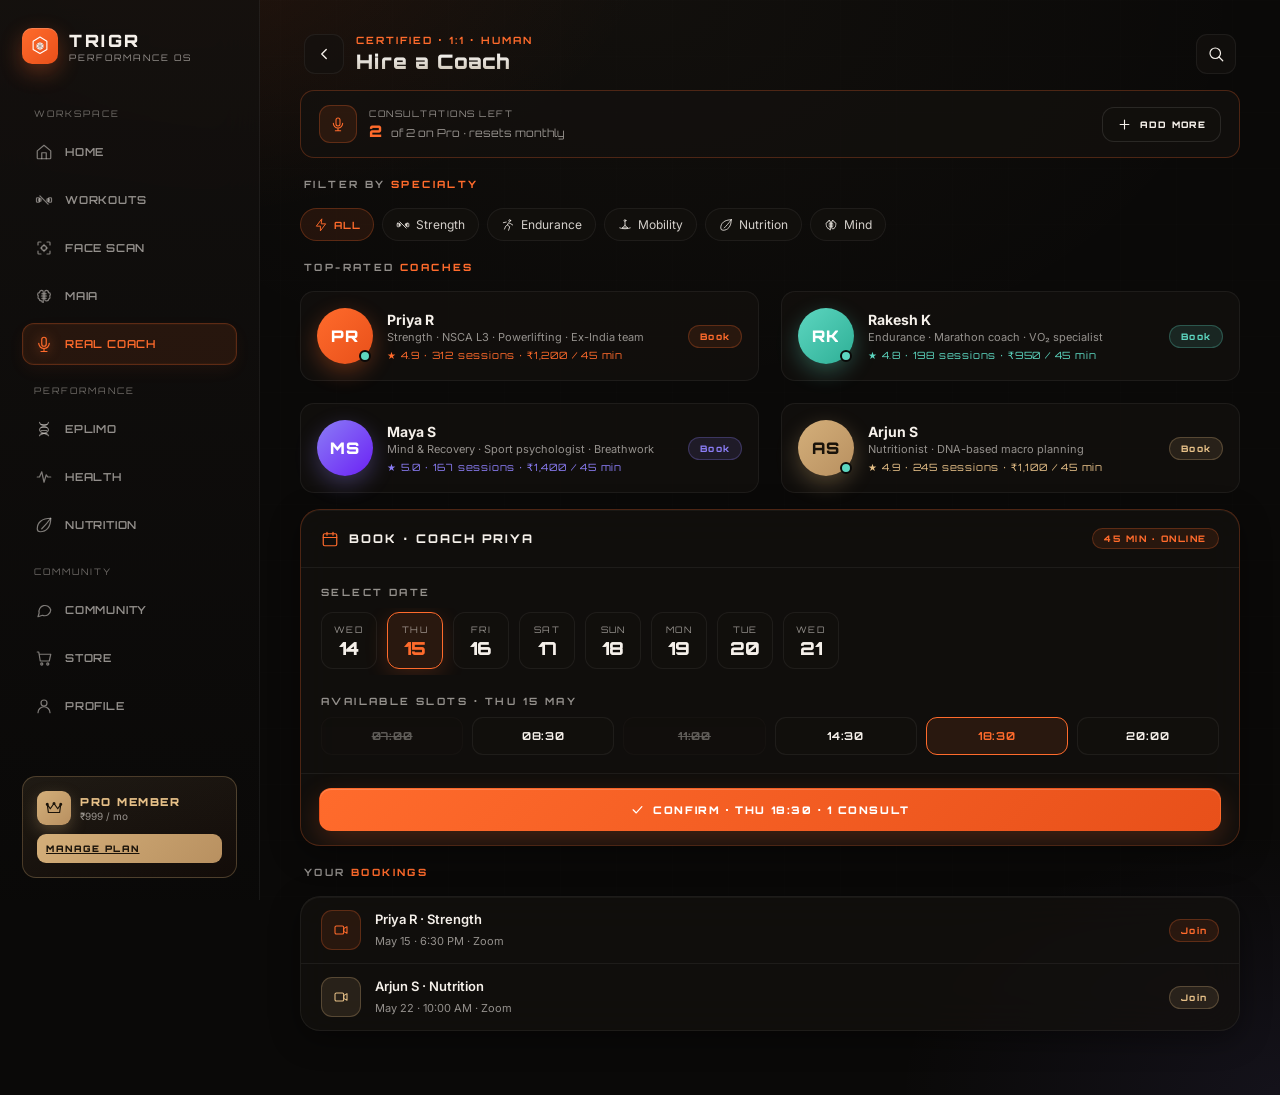
==== coach.html @ 05886dad "TRIGR prototype · v1.0 · all 12 pages" ====
<!DOCTYPE html>
<html lang="en">
<head>
<meta charset="UTF-8"/>
<meta name="viewport" content="width=device-width, initial-scale=1.0"/>
<title>TRIGR — Hire a Coach</title>
<link href="https://fonts.googleapis.com/css2?family=Orbitron:wght@400;600;700;900&family=Inter:wght@300;400;500;600;700;800&display=swap" rel="stylesheet"/>
<link rel="stylesheet" href="styles.css"/>
<script src="icons.js" defer></script>
</head>
<body>
<div class="app">

  <aside class="sidebar">
    <div class="sb-brand">
      <div class="sb-mark"><svg class="ic ic-22"><use href="#i-logo"/></svg></div>
      <div><div class="sb-name">TRIGR</div><div class="sb-sub">Performance OS</div></div>
    </div>
    <div class="sb-section">Workspace</div>
    <a href="index.html"     class="sb-link"><svg class="ic"><use href="#i-home"/></svg>Home</a>
    <a href="workout.html"   class="sb-link"><svg class="ic"><use href="#i-dumbbell"/></svg>Workouts</a>
    <a href="scan.html"      class="sb-link"><svg class="ic"><use href="#i-scan"/></svg>Face Scan</a>
    <a href="maia.html"      class="sb-link"><svg class="ic"><use href="#i-brain"/></svg>MAIA</a>
    <a href="coach.html"     class="sb-link active"><svg class="ic"><use href="#i-mic"/></svg>Real Coach</a>
    <div class="sb-section">Performance</div>
    <a href="eplimo.html"    class="sb-link"><svg class="ic"><use href="#i-dna"/></svg>EPLIMO</a>
    <a href="health.html"    class="sb-link"><svg class="ic"><use href="#i-pulse"/></svg>Health</a>
    <a href="diet.html"      class="sb-link"><svg class="ic"><use href="#i-leaf"/></svg>Nutrition</a>
    <div class="sb-section">Community</div>
    <a href="community.html" class="sb-link"><svg class="ic"><use href="#i-message"/></svg>Community</a>
    <a href="store.html"     class="sb-link"><svg class="ic"><use href="#i-cart"/></svg>Store</a>
    <a href="profile.html"   class="sb-link"><svg class="ic"><use href="#i-user"/></svg>Profile</a>
    <div class="sb-plan">
      <div class="sb-plan-row">
        <div class="sb-plan-ic"><svg class="ic ic-18"><use href="#i-crown"/></svg></div>
        <div><div class="sb-plan-name">PRO MEMBER</div><div class="sb-plan-meta">₹999 / mo</div></div>
      </div>
      <a href="upgrade.html" class="sb-plan-btn">Manage Plan</a>
    </div>
  </aside>

  <main class="main"><div class="main-wrap">

    <div class="page-header">
      <a href="index.html" class="back-btn"><svg class="ic ic-18"><use href="#i-chevron-left"/></svg></a>
      <div class="page-title"><div class="pt-eyebrow">Certified · 1:1 · Human</div><h1>Hire a Coach</h1></div>
      <button class="icon-btn"><svg class="ic ic-18"><use href="#i-search"/></svg></button>
    </div>

    <div class="stack">

      <!-- Consultations balance -->
      <div class="tokens-row">
        <div class="tr-left">
          <div class="tr-ic"><svg class="ic"><use href="#i-mic"/></svg></div>
          <div>
            <div class="tr-lbl">Consultations Left</div>
            <div class="tr-val">2 <small>of 2 on Pro · resets monthly</small></div>
          </div>
        </div>
        <a href="upgrade.html" class="btn btn-ghost btn-sm inline"><svg class="ic"><use href="#i-plus"/></svg>Add More</a>
      </div>

      <!-- Filters -->
      <div class="sec-head"><div class="sec-eyebrow">Filter by <b>Specialty</b></div></div>
      <div class="chip-row">
        <span class="chip active"><svg class="ic ic-14"><use href="#i-bolt"/></svg>All</span>
        <span class="chip"><svg class="ic ic-14"><use href="#i-dumbbell"/></svg>Strength</span>
        <span class="chip"><svg class="ic ic-14"><use href="#i-running"/></svg>Endurance</span>
        <span class="chip"><svg class="ic ic-14"><use href="#i-yoga"/></svg>Mobility</span>
        <span class="chip"><svg class="ic ic-14"><use href="#i-leaf"/></svg>Nutrition</span>
        <span class="chip"><svg class="ic ic-14"><use href="#i-brain"/></svg>Mind</span>
      </div>

      <!-- Coach grid -->
      <div class="sec-head"><div class="sec-eyebrow">Top-Rated <b>Coaches</b></div></div>
      <div class="layout-2col-equal">
        <div class="coach-card">
          <div class="coach-av online">PR</div>
          <div class="coach-info">
            <strong>Priya R</strong>
            <div class="role">Strength · NSCA L3 · Powerlifting · Ex-India team</div>
            <div class="stats">★ 4.9 · 312 sessions · ₹1,200 / 45 min</div>
          </div>
          <span class="rrow-pill">Book</span>
        </div>
        <div class="coach-card">
          <div class="coach-av online tone-teal">RK</div>
          <div class="coach-info">
            <strong>Rakesh K</strong>
            <div class="role">Endurance · Marathon coach · VO₂ specialist</div>
            <div class="stats" style="color:var(--teal)">★ 4.8 · 198 sessions · ₹950 / 45 min</div>
          </div>
          <span class="rrow-pill tone-teal">Book</span>
        </div>
        <div class="coach-card">
          <div class="coach-av tone-purple">MS</div>
          <div class="coach-info">
            <strong>Maya S</strong>
            <div class="role">Mind & Recovery · Sport psychologist · Breathwork</div>
            <div class="stats" style="color:var(--purple)">★ 5.0 · 167 sessions · ₹1,400 / 45 min</div>
          </div>
          <span class="rrow-pill tone-purple">Book</span>
        </div>
        <div class="coach-card">
          <div class="coach-av online tone-gold">AS</div>
          <div class="coach-info">
            <strong>Arjun S</strong>
            <div class="role">Nutritionist · DNA-based macro planning</div>
            <div class="stats" style="color:var(--gold3)">★ 4.9 · 245 sessions · ₹1,100 / 45 min</div>
          </div>
          <span class="rrow-pill tone-gold">Book</span>
        </div>
      </div>

      <!-- Booking UI -->
      <section class="card accent">
        <div class="card-head"><div class="ch-left"><svg class="ic ic-18"><use href="#i-calendar"/></svg><h3>Book · Coach Priya</h3></div><span class="tag">45 min · Online</span></div>
        <div class="card-pad" style="display:flex;flex-direction:column;gap:20px">
          <div>
            <div class="sec-eyebrow" style="margin-bottom:10px">Select Date</div>
            <div class="cal-strip">
              <div class="cal-day"><div class="cd">Wed</div><div class="cn">14</div></div>
              <div class="cal-day sel"><div class="cd">Thu</div><div class="cn">15</div></div>
              <div class="cal-day"><div class="cd">Fri</div><div class="cn">16</div></div>
              <div class="cal-day"><div class="cd">Sat</div><div class="cn">17</div></div>
              <div class="cal-day"><div class="cd">Sun</div><div class="cn">18</div></div>
              <div class="cal-day"><div class="cd">Mon</div><div class="cn">19</div></div>
              <div class="cal-day"><div class="cd">Tue</div><div class="cn">20</div></div>
              <div class="cal-day"><div class="cd">Wed</div><div class="cn">21</div></div>
            </div>
          </div>
          <div>
            <div class="sec-eyebrow" style="margin-bottom:10px">Available Slots · Thu 15 May</div>
            <div class="slots">
              <div class="slot gone">07:00</div>
              <div class="slot">08:30</div>
              <div class="slot gone">11:00</div>
              <div class="slot">14:30</div>
              <div class="slot sel">18:30</div>
              <div class="slot">20:00</div>
            </div>
          </div>
        </div>
        <div class="card-foot"><button class="btn btn-primary"><svg class="ic"><use href="#i-check"/></svg>Confirm · Thu 18:30 · 1 Consult</button></div>
      </section>

      <!-- Your bookings -->
      <div class="sec-head"><div class="sec-eyebrow">Your <b>Bookings</b></div></div>
      <section class="card">
        <div class="rows">
          <div class="rrow"><div class="rrow-ic tone-trigr"><svg class="ic"><use href="#i-video"/></svg></div><div class="rrow-info"><strong>Priya R · Strength</strong><span>May 15 · 6:30 PM · Zoom</span></div><span class="rrow-pill">Join</span></div>
          <div class="rrow"><div class="rrow-ic tone-gold"><svg class="ic"><use href="#i-video"/></svg></div><div class="rrow-info"><strong>Arjun S · Nutrition</strong><span>May 22 · 10:00 AM · Zoom</span></div><span class="rrow-pill tone-gold">Join</span></div>
        </div>
      </section>

    </div>

  </div></main>

  <nav class="bottom-nav">
    <a href="index.html"   class="bn-item"><svg class="ic"><use href="#i-home"/></svg>Home</a>
    <a href="workout.html" class="bn-item"><svg class="ic"><use href="#i-dumbbell"/></svg>Move</a>
    <a href="scan.html"    class="bn-item"><svg class="ic"><use href="#i-scan"/></svg>Scan</a>
    <a href="maia.html"    class="bn-item"><svg class="ic"><use href="#i-brain"/></svg>MAIA</a>
    <a href="profile.html" class="bn-item"><svg class="ic"><use href="#i-user"/></svg>Profile</a>
  </nav>

</div>
</body>
</html>
---- styles.css ----
/* ============================================================
   TRIGR · Vieroots Performance OS
   Responsive luxury design system · Desktop dashboard + mobile app
   Brand: orange + champagne · Refined · No emojis · SVG icons
   ============================================================ */

*, *::before, *::after { box-sizing: border-box; margin: 0; padding: 0; }

:root {
  /* Brand */
  --trigr:    #FF6B2C;
  --trigr2:   #FF8A4C;
  --trigr3:   #E8501A;
  --tr-dim:   rgba(255,107,44,.10);
  --tr-dim2:  rgba(255,107,44,.05);
  --tr-b:     rgba(255,107,44,.25);
  --tr-b2:    rgba(255,107,44,.45);
  --tr-g:     0 14px 40px rgba(255,107,44,.22);

  /* Champagne / gold luxe accent */
  --gold:     #D4AF7A;
  --gold2:    #B89060;
  --gold3:    #E6C088;
  --gold-dim: rgba(212,175,122,.12);
  --gold-b:   rgba(212,175,122,.28);

  /* Functional accents */
  --purple:   #8B7DF5;
  --pur-dim:  rgba(139,125,245,.12);
  --pur-b:    rgba(139,125,245,.28);
  --teal:     #5DD6C0;
  --teal-dim: rgba(93,214,192,.12);
  --teal-b:   rgba(93,214,192,.28);
  --rose:     #E8607C;
  --rose-dim: rgba(232,96,124,.12);
  --rose-b:   rgba(232,96,124,.28);
  --amber:    #E8A852;
  --amb-dim:  rgba(232,168,82,.12);
  --amb-b:    rgba(232,168,82,.28);
  --green-s:  #6FCF97;

  /* Surfaces */
  --bg:        #0A0908;
  --bg2:       #110F0D;
  --bg3:       #14110F;
  --surface:   rgba(20,17,15,.72);
  --surface2:  rgba(28,23,20,.55);
  --glass:     rgba(20,17,15,.78);
  --hairline:  rgba(255,255,255,.06);
  --hairline2: rgba(255,255,255,.10);
  --hairline3: rgba(255,255,255,.16);

  /* Text */
  --text:      #F5F0EA;
  --text2:     rgba(245,240,234,.86);
  --muted:     rgba(245,240,234,.58);
  --muted2:    rgba(245,240,234,.42);

  /* Type */
  --f-display: 'Orbitron', system-ui, sans-serif;
  --f-body:    'Inter', system-ui, sans-serif;

  /* Radii / shadow */
  --r-sm: 10px;
  --r-md: 14px;
  --r-lg: 20px;
  --r-xl: 28px;
  --sh-1: 0 1px 0 rgba(255,255,255,.04) inset, 0 8px 30px rgba(0,0,0,.4);
  --sh-2: 0 1px 0 rgba(255,255,255,.05) inset, 0 18px 60px rgba(0,0,0,.5);

  /* Layout */
  --side-w: 260px;
  --maxw:   1280px;
}

html, body {
  font-family: var(--f-body);
  -webkit-font-smoothing: antialiased;
  text-rendering: optimizeLegibility;
  color: var(--text);
  background: var(--bg);
}

body {
  min-height: 100vh;
  background:
    radial-gradient(ellipse 60% 40% at 12% -6%, rgba(255,107,44,.10), transparent 65%),
    radial-gradient(ellipse 50% 40% at 100% 100%, rgba(139,125,245,.08), transparent 60%),
    radial-gradient(ellipse 80% 60% at 50% 0%, rgba(212,175,122,.04), transparent 60%),
    var(--bg);
  overflow-x: hidden;
}

/* ─── Icon primitive ─── */
.ic { width: 1em; height: 1em; display: inline-block; vertical-align: -.125em; color: currentColor; flex-shrink: 0; }
.ic-14 { font-size: 14px; }
.ic-16 { font-size: 16px; }
.ic-18 { font-size: 18px; }
.ic-20 { font-size: 20px; }
.ic-22 { font-size: 22px; }
.ic-24 { font-size: 24px; }
.ic-28 { font-size: 28px; }
.ic-32 { font-size: 32px; }
.ic-40 { font-size: 40px; }
.ic-48 { font-size: 48px; }

/* ─── App layout ─── */
.app {
  display: grid;
  grid-template-columns: 1fr;
  min-height: 100vh;
  position: relative;
}

/* Faint grid texture (only on desktop) */
.app::before {
  content: ''; position: fixed; inset: 0; pointer-events: none; z-index: 0; opacity: .55;
  background-image:
    linear-gradient(rgba(255,255,255,.014) 1px, transparent 1px),
    linear-gradient(90deg, rgba(255,255,255,.014) 1px, transparent 1px);
  background-size: 56px 56px;
}

/* ─── SIDEBAR (desktop) ─── */
.sidebar {
  display: none;
  position: sticky; top: 0; align-self: start;
  height: 100vh;
  width: var(--side-w);
  padding: 28px 22px 22px;
  border-right: 1px solid var(--hairline);
  background: linear-gradient(180deg, rgba(20,17,15,.85), rgba(10,9,8,.85));
  backdrop-filter: blur(20px);
  z-index: 30;
  flex-direction: column;
  gap: 6px;
}
.sb-brand { display: flex; align-items: center; gap: 11px; margin-bottom: 24px; }
.sb-mark {
  width: 36px; height: 36px; border-radius: 10px;
  background: linear-gradient(135deg, var(--trigr), var(--trigr3));
  display: grid; place-items: center; color: #fff;
  box-shadow: 0 8px 22px rgba(255,107,44,.32), inset 0 1px 0 rgba(255,255,255,.18);
}
.sb-name {
  font-family: var(--f-display); font-size: 17px; font-weight: 900;
  letter-spacing: 2.5px; color: var(--text);
}
.sb-sub {
  font-size: 9px; color: var(--muted); letter-spacing: 2px;
  text-transform: uppercase; font-family: var(--f-display); margin-top: 1px;
}

.sb-section { font-size: 9px; color: var(--muted2); font-family: var(--f-display); letter-spacing: 2px; text-transform: uppercase; padding: 14px 12px 6px; }
.sb-link {
  display: flex; align-items: center; gap: 12px;
  padding: 11px 12px; border-radius: 12px;
  color: var(--muted); text-decoration: none;
  font-family: var(--f-display); font-size: 11px; font-weight: 600;
  letter-spacing: .8px; text-transform: uppercase;
  transition: color .2s, background .2s, transform .2s;
  border: 1px solid transparent;
}
.sb-link .ic { font-size: 18px; opacity: .85; }
.sb-link:hover { color: var(--text); background: rgba(255,255,255,.025); }
.sb-link.active {
  color: var(--trigr); background: var(--tr-dim);
  border-color: var(--tr-b);
  box-shadow: inset 0 0 0 1px rgba(255,107,44,.04), 0 6px 16px rgba(255,107,44,.06);
}
.sb-link.active .ic { opacity: 1; filter: drop-shadow(0 0 6px rgba(255,107,44,.55)); }

.sb-plan {
  margin-top: auto;
  padding: 14px;
  border-radius: 14px;
  background: linear-gradient(160deg, rgba(212,175,122,.10), rgba(255,107,44,.04));
  border: 1px solid var(--gold-b);
  display: flex; flex-direction: column; gap: 9px;
}
.sb-plan-row { display: flex; align-items: center; gap: 9px; }
.sb-plan-ic {
  width: 34px; height: 34px; border-radius: 9px;
  background: linear-gradient(135deg, var(--gold), var(--gold2));
  color: #1a130a; display: grid; place-items: center;
  box-shadow: 0 6px 16px rgba(212,175,122,.28);
}
.sb-plan-name { font-family: var(--f-display); font-size: 11px; font-weight: 900; color: var(--gold3); letter-spacing: 1.5px; }
.sb-plan-meta { font-size: 10px; color: var(--muted); margin-top: 1px; }
.sb-plan-btn {
  width: 100%; padding: 9px; border-radius: 9px;
  background: linear-gradient(135deg, var(--gold), var(--gold2)); color: #1a130a;
  border: none; font-family: var(--f-display); font-size: 9px; font-weight: 900;
  letter-spacing: 1.5px; text-transform: uppercase; cursor: pointer;
}

/* ─── MAIN ─── */
.main {
  position: relative; z-index: 1;
  padding: 22px 18px 100px;
  max-width: 100%;
}
.main-wrap { max-width: var(--maxw); margin: 0 auto; }

/* Top bar */
.topbar {
  display: flex; align-items: center; justify-content: space-between; gap: 14px;
  padding: 4px 4px 18px;
  margin-bottom: 4px;
}
.tb-left { display: flex; align-items: center; gap: 14px; }
.tb-menu {
  width: 40px; height: 40px; border-radius: 11px;
  display: grid; place-items: center;
  background: var(--surface); border: 1px solid var(--hairline);
  color: var(--text); cursor: pointer;
}
.tb-mark { display: flex; align-items: center; gap: 10px; }
.tb-mark .sb-mark { width: 34px; height: 34px; border-radius: 9px; }
.tb-name { font-family: var(--f-display); font-size: 14px; font-weight: 900; letter-spacing: 2.5px; }

.tb-greet .tg-hey { font-size: 11px; color: var(--muted); font-family: var(--f-display); letter-spacing: 1px; text-transform: uppercase; }
.tb-greet .tg-name { font-size: 15px; font-weight: 700; margin-top: 2px; color: var(--text); }

.tb-right { display: flex; align-items: center; gap: 10px; }
.pill {
  display: inline-flex; align-items: center; gap: 8px;
  padding: 8px 14px; border-radius: 99px;
  background: var(--tr-dim); border: 1px solid var(--tr-b);
  font-family: var(--f-display); font-size: 10px; font-weight: 800;
  letter-spacing: 1.2px; color: var(--trigr);
}
.pill.gold { background: var(--gold-dim); border-color: var(--gold-b); color: var(--gold3); }
.pill.muted { background: var(--surface); border-color: var(--hairline); color: var(--muted); }
.pill .dot { width: 6px; height: 6px; border-radius: 50%; background: currentColor; box-shadow: 0 0 8px currentColor; }
.icon-btn {
  width: 40px; height: 40px; border-radius: 11px;
  display: grid; place-items: center;
  background: var(--surface); border: 1px solid var(--hairline);
  color: var(--text); cursor: pointer; position: relative;
  transition: border-color .2s, transform .15s;
}
.icon-btn:hover { border-color: var(--hairline2); }
.icon-btn .nd { position: absolute; top: 8px; right: 8px; width: 8px; height: 8px; border-radius: 50%; background: var(--trigr); box-shadow: 0 0 8px var(--trigr); border: 2px solid var(--bg); }

/* ─── Page header for sub-pages ─── */
.page-header {
  display: flex; align-items: center; gap: 12px;
  padding: 2px 4px 16px;
}
.back-btn {
  width: 40px; height: 40px; border-radius: 11px;
  display: grid; place-items: center;
  background: var(--surface); border: 1px solid var(--hairline);
  color: var(--text); cursor: pointer; text-decoration: none;
  transition: border-color .2s;
}
.back-btn:hover { border-color: var(--hairline2); }
.page-title { flex: 1; min-width: 0; }
.pt-eyebrow {
  font-size: 10px; font-family: var(--f-display); font-weight: 700;
  letter-spacing: 2px; color: var(--trigr); text-transform: uppercase;
}
.page-title h1 {
  font-family: var(--f-display); font-size: 20px; font-weight: 900;
  letter-spacing: 1px; margin-top: 3px;
  background: linear-gradient(180deg, #FFFFFF, #C9BFAF);
  -webkit-background-clip: text; -webkit-text-fill-color: transparent; background-clip: text;
}

/* ─── Section heads ─── */
.sec-head {
  display: flex; align-items: center; justify-content: space-between;
  margin: 8px 4px 2px;
}
.sec-eyebrow {
  font-family: var(--f-display); font-size: 10px; font-weight: 700;
  letter-spacing: 2.4px; text-transform: uppercase; color: var(--muted);
}
.sec-eyebrow b { color: var(--trigr); font-weight: 800; }
.sec-link {
  font-family: var(--f-display); font-size: 10px; font-weight: 700;
  letter-spacing: 1px; color: var(--trigr); text-decoration: none;
  display: inline-flex; align-items: center; gap: 5px; cursor: pointer;
}
.sec-link .ic { font-size: 13px; }

/* ─── Cards ─── */
.card {
  background: var(--surface); backdrop-filter: blur(20px);
  border: 1px solid var(--hairline);
  border-radius: var(--r-lg);
  box-shadow: var(--sh-1);
  overflow: hidden; position: relative;
}
.card.accent { border-color: var(--tr-b); }
.card.luxe {
  background:
    radial-gradient(ellipse 140% 80% at 100% 0%, rgba(212,175,122,.12), transparent 60%),
    radial-gradient(ellipse 100% 60% at 0% 100%, rgba(255,107,44,.10), transparent 60%),
    var(--surface);
  border-color: var(--gold-b);
}
.card-head {
  display: flex; align-items: center; justify-content: space-between;
  padding: 18px 20px; border-bottom: 1px solid var(--hairline);
}
.card-head .ch-left { display: flex; align-items: center; gap: 10px; }
.card-head .ch-left .ic { color: var(--trigr); font-size: 18px; }
.card-head h3 {
  font-family: var(--f-display); font-size: 12px; font-weight: 800;
  letter-spacing: 2px; text-transform: uppercase; color: var(--text);
}
.tag {
  font-family: var(--f-display); font-size: 9px; font-weight: 800;
  letter-spacing: 1.5px; text-transform: uppercase;
  padding: 4px 11px; border-radius: 99px;
  background: var(--tr-dim); color: var(--trigr); border: 1px solid var(--tr-b);
}
.tag.gold   { background: var(--gold-dim); color: var(--gold3); border-color: var(--gold-b); }
.tag.amber  { background: var(--amb-dim);  color: var(--amber); border-color: var(--amb-b); }
.tag.teal   { background: var(--teal-dim); color: var(--teal);  border-color: var(--teal-b); }
.tag.purple { background: var(--pur-dim);  color: var(--purple);border-color: var(--pur-b); }
.tag.rose   { background: var(--rose-dim); color: var(--rose);  border-color: var(--rose-b); }
.tag.muted  { background: var(--surface2); color: var(--muted); border-color: var(--hairline2); }

.card-pad { padding: 18px 20px; }
.card-foot { padding: 14px 18px; border-top: 1px solid var(--hairline); }

/* ─── HERO ─── */
.hero {
  position: relative; overflow: hidden;
  background:
    radial-gradient(ellipse 80% 100% at 100% 0%, rgba(255,107,44,.18), transparent 60%),
    radial-gradient(ellipse 60% 80% at 0% 100%, rgba(212,175,122,.10), transparent 60%),
    var(--surface);
  border: 1px solid var(--tr-b);
  border-radius: var(--r-xl);
  padding: 26px;
}
.hero::after {
  content: ''; position: absolute; inset: 0; pointer-events: none;
  background: radial-gradient(60% 80% at 100% 0%, rgba(255,107,44,.06), transparent 60%);
}
.hero-grid {
  display: grid; grid-template-columns: 1fr; gap: 22px;
  position: relative; z-index: 1; align-items: center;
}
.hero-eyebrow {
  display: inline-flex; align-items: center; gap: 8px;
  padding: 6px 12px; border-radius: 99px;
  background: var(--tr-dim); border: 1px solid var(--tr-b);
  font-family: var(--f-display); font-size: 9px; font-weight: 800;
  letter-spacing: 2px; text-transform: uppercase; color: var(--trigr);
  margin-bottom: 14px;
}
.hero-eyebrow .dot { width: 6px; height: 6px; border-radius: 50%; background: var(--trigr); box-shadow: 0 0 8px var(--trigr); animation: blink 2s infinite; }
@keyframes blink { 0%,100%{opacity:1} 50%{opacity:.3} }
.hero-title {
  font-family: var(--f-display); font-size: 30px; font-weight: 900; line-height: 1.05;
  letter-spacing: -.4px;
  background: linear-gradient(180deg, #FFFFFF, #C9BFAF 60%, #7A6C58);
  -webkit-background-clip: text; -webkit-text-fill-color: transparent; background-clip: text;
}
.hero-title span {
  background: linear-gradient(180deg, var(--trigr2), var(--trigr3));
  -webkit-background-clip: text; -webkit-text-fill-color: transparent; background-clip: text;
}
.hero-sub { font-size: 13px; color: var(--muted); margin-top: 12px; line-height: 1.6; max-width: 380px; }
.hero-cta-row { display: flex; gap: 10px; margin-top: 18px; flex-wrap: wrap; }

/* Hero ring */
.ring-wrap { display: flex; align-items: center; justify-content: center; padding: 4px; }
.ring {
  position: relative; width: 160px; height: 160px;
}
.ring > svg { width: 100%; height: 100%; transform: rotate(-90deg); }
.ring-center {
  position: absolute; inset: 0; display: flex; flex-direction: column;
  align-items: center; justify-content: center; text-align: center;
}
.ring-val {
  font-family: var(--f-display); font-size: 42px; font-weight: 900; line-height: 1;
  background: linear-gradient(180deg, var(--trigr2), var(--trigr3));
  -webkit-background-clip: text; -webkit-text-fill-color: transparent; background-clip: text;
  filter: drop-shadow(0 0 12px rgba(255,107,44,.4));
}
.ring-lbl {
  font-family: var(--f-display); font-size: 9px; color: var(--muted);
  letter-spacing: 2.5px; text-transform: uppercase; margin-top: 6px;
}
.ring-sub {
  font-family: var(--f-display); font-size: 10px; font-weight: 800;
  color: var(--trigr); letter-spacing: 1px; text-transform: uppercase; margin-top: 5px;
  display: inline-flex; align-items: center; gap: 4px;
}

/* ─── Stat tiles (grid) ─── */
.tile-grid { display: grid; grid-template-columns: 1fr 1fr; gap: 12px; }
.tile {
  position: relative; overflow: hidden;
  background: var(--surface); border: 1px solid var(--hairline);
  border-radius: var(--r-md); padding: 16px;
  display: flex; flex-direction: column; gap: 12px;
  cursor: pointer; transition: border-color .2s, transform .15s;
  text-decoration: none; color: inherit;
}
.tile:hover { border-color: var(--hairline2); transform: translateY(-1px); }
.tile::after {
  content: ''; position: absolute; left: 0; right: 0; bottom: 0; height: 2px;
  background: linear-gradient(90deg, var(--c1, var(--trigr)), transparent);
}
.tile-head { display: flex; align-items: center; justify-content: space-between; }
.tile-ic {
  width: 38px; height: 38px; border-radius: 11px;
  display: grid; place-items: center;
  background: var(--c-dim, var(--tr-dim));
  color: var(--c1, var(--trigr));
  border: 1px solid var(--c-b, var(--tr-b));
  font-size: 18px;
}
.tile-badge {
  font-family: var(--f-display); font-size: 9px; font-weight: 800;
  padding: 3px 9px; border-radius: 99px;
  background: var(--c-dim, var(--tr-dim)); color: var(--c1, var(--trigr));
  border: 1px solid var(--c-b, var(--tr-b)); letter-spacing: 1px;
}
.tile-val {
  font-family: var(--f-display); font-size: 28px; font-weight: 900; line-height: 1;
  color: var(--c1, var(--text));
}
.tile-val small { font-size: 12px; color: var(--muted); margin-left: 4px; }
.tile-hint { font-size: 11px; color: var(--muted); line-height: 1.5; }
.tile-foot { padding-top: 10px; border-top: 1px solid var(--hairline); display: flex; align-items: center; justify-content: space-between; }
.tile-foot .arr { color: var(--c1, var(--trigr)); }

/* Color variants for tiles */
.tone-trigr  { --c1: var(--trigr);  --c-dim: var(--tr-dim);   --c-b: var(--tr-b); }
.tone-gold   { --c1: var(--gold3);  --c-dim: var(--gold-dim); --c-b: var(--gold-b); }
.tone-purple { --c1: var(--purple); --c-dim: var(--pur-dim);  --c-b: var(--pur-b); }
.tone-teal   { --c1: var(--teal);   --c-dim: var(--teal-dim); --c-b: var(--teal-b); }
.tone-rose   { --c1: var(--rose);   --c-dim: var(--rose-dim); --c-b: var(--rose-b); }
.tone-amber  { --c1: var(--amber);  --c-dim: var(--amb-dim);  --c-b: var(--amb-b); }

/* ─── Action cards (large, 2-col on mobile, 4-col desktop) ─── */
.actions { display: grid; grid-template-columns: 1fr 1fr; gap: 12px; }
.action {
  position: relative; overflow: hidden;
  background: var(--surface); border: 1px solid var(--hairline);
  border-radius: var(--r-lg); padding: 18px;
  display: flex; flex-direction: column; gap: 14px;
  cursor: pointer; transition: border-color .25s, transform .2s;
  text-decoration: none; color: inherit;
}
.action::before {
  content: ''; position: absolute; inset: 0;
  background: radial-gradient(70% 60% at 0% 0%, var(--c-dim, var(--tr-dim)), transparent 60%);
  opacity: .85; pointer-events: none;
}
.action:hover { border-color: var(--c-b, var(--tr-b)); transform: translateY(-2px); }
.action > * { position: relative; z-index: 1; }
.action-head { display: flex; align-items: center; justify-content: space-between; }
.action-ic {
  width: 48px; height: 48px; border-radius: 13px;
  background: var(--c-dim, var(--tr-dim));
  color: var(--c1, var(--trigr));
  border: 1px solid var(--c-b, var(--tr-b));
  display: grid; place-items: center; font-size: 22px;
}
.action-title { font-family: var(--f-display); font-size: 13px; font-weight: 800; letter-spacing: .5px; color: var(--text); }
.action-sub { font-size: 11px; color: var(--muted); line-height: 1.5; }
.action-meta { display: flex; align-items: center; justify-content: space-between; margin-top: auto; }
.action-pill {
  font-family: var(--f-display); font-size: 9px; font-weight: 700;
  letter-spacing: 1.2px; color: var(--c1, var(--trigr)); text-transform: uppercase;
}
.action-arr {
  width: 30px; height: 30px; border-radius: 50%;
  display: grid; place-items: center;
  background: var(--c-dim, var(--tr-dim));
  color: var(--c1, var(--trigr));
  border: 1px solid var(--c-b, var(--tr-b));
  transition: transform .2s;
}
.action:hover .action-arr { transform: translateX(2px); }

/* ─── Buttons ─── */
.btn {
  display: inline-flex; align-items: center; justify-content: center; gap: 8px;
  padding: 13px 18px; border-radius: 12px; border: 1px solid transparent;
  font-family: var(--f-display); font-size: 10.5px; font-weight: 900;
  letter-spacing: 1.6px; text-transform: uppercase; cursor: pointer;
  transition: transform .15s, box-shadow .2s, background .2s; text-decoration: none;
  width: 100%;
}
.btn .ic { font-size: 15px; }
.btn-primary {
  background: linear-gradient(135deg, var(--trigr), var(--trigr3));
  color: #fff;
  box-shadow: 0 10px 28px rgba(255,107,44,.22), inset 0 1px 0 rgba(255,255,255,.18);
}
.btn-primary:hover { box-shadow: 0 14px 36px rgba(255,107,44,.32); transform: translateY(-1px); }
.btn-primary:active { transform: translateY(0); }
.btn-gold {
  background: linear-gradient(135deg, var(--gold), var(--gold2));
  color: #1a130a;
  box-shadow: 0 10px 28px rgba(212,175,122,.22), inset 0 1px 0 rgba(255,255,255,.25);
}
.btn-gold:hover { box-shadow: 0 14px 36px rgba(212,175,122,.32); transform: translateY(-1px); }
.btn-ghost {
  background: var(--surface); border-color: var(--hairline2); color: var(--text);
}
.btn-ghost:hover { border-color: var(--trigr); color: var(--trigr); background: var(--tr-dim); }
.btn-quiet {
  background: transparent; border-color: var(--hairline2); color: var(--muted);
}
.btn-quiet:hover { color: var(--text); border-color: var(--hairline3); }
.btn-sm { padding: 9px 14px; font-size: 9px; letter-spacing: 1.3px; }
.btn.inline { width: auto; }

/* ─── Row list ─── */
.rows { display: flex; flex-direction: column; }
.rrow {
  display: flex; align-items: center; gap: 14px;
  padding: 13px 20px; border-bottom: 1px solid var(--hairline);
  text-decoration: none; color: inherit; transition: background .15s;
}
.rrow:last-child { border-bottom: none; }
.rrow:hover { background: rgba(255,107,44,.025); }
.rrow-ic {
  width: 40px; height: 40px; border-radius: 11px;
  display: grid; place-items: center; flex-shrink: 0;
  background: var(--c-dim, var(--tr-dim)); color: var(--c1, var(--trigr));
  border: 1px solid var(--c-b, var(--tr-b));
}
.rrow-info { flex: 1; min-width: 0; }
.rrow-info strong { display: block; font-size: 13px; font-weight: 600; color: var(--text); margin-bottom: 2px; }
.rrow-info span  { font-size: 11px; color: var(--muted); }
.rrow-pill {
  font-family: var(--f-display); font-size: 9px; font-weight: 800;
  letter-spacing: 1.2px; padding: 5px 11px; border-radius: 99px;
  background: var(--c-dim, var(--tr-dim)); color: var(--c1, var(--trigr));
  border: 1px solid var(--c-b, var(--tr-b));
  white-space: nowrap;
}
.rrow-date {
  width: 44px; height: 44px; border-radius: 11px; flex-shrink: 0;
  background: var(--surface2); border: 1px solid var(--hairline);
  display: flex; flex-direction: column; align-items: center; justify-content: center;
}
.rrow-date .d { font-family: var(--f-display); font-size: 14px; font-weight: 900; line-height: 1; color: var(--trigr); }
.rrow-date .m { font-family: var(--f-display); font-size: 8px; font-weight: 700; color: var(--muted); margin-top: 2px; letter-spacing: 1px; }

/* ─── Alert / banner ─── */
.banner {
  display: flex; align-items: flex-start; gap: 14px;
  background:
    linear-gradient(135deg, rgba(139,125,245,.14), rgba(255,107,44,.06)),
    var(--surface);
  border: 1px solid var(--pur-b);
  border-radius: var(--r-lg); padding: 18px;
  position: relative; overflow: hidden;
}
.banner::before {
  content: ''; position: absolute; left: 0; top: 0; bottom: 0; width: 2px;
  background: linear-gradient(180deg, var(--purple), var(--trigr));
  box-shadow: 0 0 12px var(--purple);
}
.banner-ic {
  width: 44px; height: 44px; border-radius: 12px; flex-shrink: 0;
  background: var(--pur-dim); border: 1px solid var(--pur-b); color: var(--purple);
  display: grid; place-items: center; font-size: 22px;
}
.banner-body { flex: 1; }
.banner-body strong { display: block; font-size: 13px; font-weight: 700; color: var(--text); margin-bottom: 4px; line-height: 1.4; }
.banner-body p { font-size: 12px; color: var(--muted); line-height: 1.55; }
.banner-body p b { color: var(--trigr); font-weight: 700; }
.banner-cta { display: flex; align-items: center; gap: 10px; margin-top: 14px; }
.banner-x {
  width: 36px; height: 36px; border-radius: 10px;
  background: var(--surface2); border: 1px solid var(--hairline);
  color: var(--muted); cursor: pointer;
  display: grid; place-items: center;
}

/* ─── Macros row ─── */
.macro-grid { display: grid; grid-template-columns: repeat(3,1fr); }
.macro-grid > .macro { border-right: 1px solid var(--hairline); padding: 16px; }
.macro-grid > .macro:last-child { border-right: none; }
.macro-val { font-family: var(--f-display); font-size: 22px; font-weight: 900; line-height: 1; }
.macro-lbl { font-size: 10px; color: var(--muted); margin: 6px 0 8px; font-family: var(--f-display); letter-spacing: 1px; text-transform: uppercase; }
.macro-bar { height: 4px; border-radius: 99px; background: rgba(255,255,255,.06); }
.macro-fill { height: 100%; border-radius: 99px; }

/* ─── Bio age luxe ─── */
.bioage {
  position: relative; overflow: hidden;
  background:
    radial-gradient(ellipse 80% 100% at 100% 0%, rgba(255,107,44,.18), transparent 60%),
    radial-gradient(ellipse 60% 100% at 0% 100%, rgba(212,175,122,.16), transparent 60%),
    var(--surface);
  border: 1px solid var(--gold-b);
  border-radius: var(--r-xl);
  padding: 26px;
}
.bioage::after {
  content: ''; position: absolute; right: -40px; top: -40px;
  width: 240px; height: 240px;
  background: radial-gradient(circle, rgba(255,107,44,.16), transparent 70%);
  pointer-events: none;
}
.bioage-row { display: flex; align-items: center; gap: 20px; position: relative; z-index: 1; flex-wrap: wrap; }
.bioage-num {
  font-family: var(--f-display); font-size: 84px; font-weight: 900; line-height: .9;
  background: linear-gradient(180deg, var(--trigr2), var(--gold2));
  -webkit-background-clip: text; -webkit-text-fill-color: transparent; background-clip: text;
  filter: drop-shadow(0 0 18px rgba(255,107,44,.35));
  letter-spacing: -2px;
}
.bioage-info { flex: 1; min-width: 200px; }
.bioage-eyebrow {
  font-family: var(--f-display); font-size: 10px; font-weight: 800;
  letter-spacing: 2.4px; text-transform: uppercase; color: var(--gold3);
}
.bioage-info h3 { font-family: var(--f-display); font-size: 18px; font-weight: 900; margin-top: 6px; color: var(--text); line-height: 1.2; }
.bioage-info p { font-size: 12px; color: var(--muted); margin-top: 8px; line-height: 1.6; }
.bioage-delta {
  display: inline-flex; align-items: center; gap: 6px; margin-top: 12px;
  font-family: var(--f-display); font-size: 10px; font-weight: 800;
  color: var(--teal); background: var(--teal-dim);
  border: 1px solid var(--teal-b); padding: 5px 11px; border-radius: 99px;
  letter-spacing: 1px;
}

/* ─── Scan stage ─── */
.scan-stage {
  position: relative; overflow: hidden; text-align: center;
  background:
    radial-gradient(circle at 50% 40%, rgba(255,107,44,.10), transparent 60%),
    var(--surface);
  border: 1px solid var(--tr-b);
  border-radius: var(--r-xl);
  padding: 28px 24px 22px;
}
.face-frame {
  position: relative; width: 220px; height: 240px;
  margin: 10px auto 18px;
  border-radius: 50% / 45%;
  border: 1.5px dashed rgba(255,107,44,.4);
  display: grid; place-items: center;
}
.face-frame::before, .face-frame::after {
  content: ''; position: absolute; inset: -8px;
  border-radius: inherit; border: 1px solid var(--trigr);
  opacity: 0; animation: scanRing 2.6s ease-out infinite;
}
.face-frame::after { animation-delay: 1.3s; }
@keyframes scanRing { 0%{opacity:.9;transform:scale(.92)} 100%{opacity:0;transform:scale(1.2)} }
.face-glyph { color: rgba(255,107,44,.85); }
.scan-line {
  position: absolute; left: 4%; right: 4%; height: 1.5px; top: 50%;
  background: linear-gradient(90deg, transparent, var(--trigr), transparent);
  box-shadow: 0 0 14px var(--trigr);
  animation: scanMove 2.6s ease-in-out infinite;
}
@keyframes scanMove { 0%,100%{top:8%} 50%{top:92%} }

.metrics-grid { display: grid; grid-template-columns: repeat(2,1fr); gap: 12px; }
.metric {
  background: var(--surface); border: 1px solid var(--hairline);
  border-radius: var(--r-md); padding: 14px 16px;
}
.metric-lbl { font-family: var(--f-display); font-size: 9px; font-weight: 700; color: var(--muted); letter-spacing: 1.6px; text-transform: uppercase; }
.metric-val { font-family: var(--f-display); font-size: 26px; font-weight: 900; line-height: 1; margin-top: 6px; }
.metric-val small { font-size: 12px; color: var(--muted); }
.metric-sub { font-size: 10px; color: var(--muted); margin-top: 6px; }

/* ─── MAIA chat ─── */
.maia-hero {
  position: relative; overflow: hidden;
  background:
    radial-gradient(ellipse 80% 100% at 100% 0%, rgba(139,125,245,.20), transparent 60%),
    radial-gradient(ellipse 60% 80% at 0% 100%, rgba(255,107,44,.10), transparent 60%),
    var(--surface);
  border: 1px solid var(--pur-b);
  border-radius: var(--r-xl);
  padding: 22px;
  display: flex; align-items: center; gap: 18px;
}
.maia-orb {
  position: relative; width: 76px; height: 76px; flex-shrink: 0;
  border-radius: 50%;
  background:
    radial-gradient(circle at 30% 30%, rgba(255,255,255,.4), transparent 40%),
    radial-gradient(circle at 60% 60%, #8B7DF5, #4b1bb6 80%);
  box-shadow: 0 0 32px rgba(139,125,245,.5), inset 0 0 18px rgba(255,255,255,.15);
  display: grid; place-items: center;
  font-family: var(--f-display); font-weight: 900; font-size: 22px; color: #fff;
  letter-spacing: 2px;
}
.maia-orb::after {
  content: ''; position: absolute; inset: -6px; border-radius: 50%;
  border: 1px solid rgba(139,125,245,.5); animation: scanRing 2.6s ease-out infinite;
}
.maia-hi h3 { font-family: var(--f-display); font-size: 16px; font-weight: 900; }
.maia-hi h3 span { background: linear-gradient(180deg, #C9BFFF, #8B7DF5); -webkit-background-clip: text; -webkit-text-fill-color: transparent; background-clip: text; }
.maia-hi p { font-size: 12px; color: var(--muted); margin-top: 6px; line-height: 1.55; }

.chat-thread { display: flex; flex-direction: column; gap: 10px; }
.bubble {
  padding: 12px 14px; border-radius: 16px;
  font-size: 12.5px; line-height: 1.55; max-width: 88%;
}
.bubble.maia { background: rgba(139,125,245,.10); border: 1px solid var(--pur-b); align-self: flex-start; border-bottom-left-radius: 6px; }
.bubble.user { background: var(--tr-dim); border: 1px solid var(--tr-b); align-self: flex-end; border-bottom-right-radius: 6px; }
.bubble small { display: block; margin-top: 6px; font-size: 9.5px; color: var(--muted); font-family: var(--f-display); letter-spacing: 1px; }
.bubble b { color: var(--trigr); }
.bubble.maia b { color: var(--purple); }

.chat-input {
  display: flex; align-items: center; gap: 10px;
  background: var(--surface); border: 1px solid var(--hairline);
  border-radius: 99px; padding: 8px 8px 8px 18px;
}
.chat-input input {
  flex: 1; background: none; border: none; outline: none;
  color: var(--text); font-family: var(--f-body); font-size: 13px;
}
.chat-input input::placeholder { color: var(--muted); }
.chat-send {
  width: 38px; height: 38px; border-radius: 50%;
  background: linear-gradient(135deg, var(--purple), #6B21F5);
  border: none; color: #fff; cursor: pointer;
  display: grid; place-items: center;
  box-shadow: 0 0 14px rgba(139,125,245,.5);
}

.chip-row { display: flex; gap: 8px; flex-wrap: wrap; }
.chip {
  display: inline-flex; align-items: center; gap: 6px;
  padding: 8px 13px; border-radius: 99px;
  background: var(--surface); border: 1px solid var(--hairline);
  color: var(--text2); font-size: 12px; cursor: pointer;
  transition: border-color .2s, color .2s;
}
.chip:hover { border-color: var(--trigr); color: var(--trigr); }
.chip.active { background: var(--tr-dim); border-color: var(--tr-b); color: var(--trigr); font-family: var(--f-display); font-weight: 700; letter-spacing: .8px; font-size: 10px; text-transform: uppercase; }

/* ─── Coach ─── */
.coach-card {
  display: flex; align-items: center; gap: 14px;
  padding: 16px; background: var(--surface);
  border: 1px solid var(--hairline);
  border-radius: var(--r-md);
  transition: border-color .2s, transform .15s;
  cursor: pointer;
}
.coach-card:hover { border-color: var(--tr-b); transform: translateY(-1px); }
.coach-av {
  width: 56px; height: 56px; border-radius: 50%; flex-shrink: 0;
  display: grid; place-items: center; position: relative;
  font-family: var(--f-display); font-weight: 900; color: #fff; font-size: 16px;
  letter-spacing: 1px;
  background: linear-gradient(135deg, var(--trigr), var(--trigr3));
  box-shadow: 0 8px 22px rgba(255,107,44,.32);
}
.coach-av.tone-teal   { background: linear-gradient(135deg, var(--teal), #2EAF96); box-shadow: 0 8px 22px rgba(93,214,192,.32); }
.coach-av.tone-purple { background: linear-gradient(135deg, var(--purple), #6B21F5); box-shadow: 0 8px 22px rgba(139,125,245,.32); }
.coach-av.tone-gold   { background: linear-gradient(135deg, var(--gold), var(--gold2)); box-shadow: 0 8px 22px rgba(212,175,122,.32); color: #1a130a; }
.coach-av.online::after {
  content: ''; position: absolute; bottom: 2px; right: 2px;
  width: 12px; height: 12px; border-radius: 50%;
  background: var(--teal); border: 2px solid var(--bg);
}
.coach-info { flex: 1; min-width: 0; }
.coach-info strong { display: block; font-size: 14px; font-weight: 700; }
.coach-info .role { font-size: 11px; color: var(--muted); margin-top: 2px; }
.coach-info .stats { font-family: var(--f-display); font-size: 10px; color: var(--trigr); margin-top: 5px; letter-spacing: .8px; }

.cal-strip { display: flex; gap: 10px; overflow-x: auto; padding: 4px 0 6px; scrollbar-width: none; }
.cal-strip::-webkit-scrollbar { display: none; }
.cal-day {
  flex-shrink: 0; min-width: 56px; padding: 11px 6px;
  text-align: center; border-radius: 12px;
  background: var(--surface); border: 1px solid var(--hairline);
  cursor: pointer; transition: all .2s;
}
.cal-day:hover { border-color: var(--tr-b); }
.cal-day.sel { background: var(--tr-dim); border-color: var(--trigr); box-shadow: 0 6px 22px rgba(255,107,44,.18); }
.cal-day .cd { font-family: var(--f-display); font-size: 9px; color: var(--muted); letter-spacing: 1.2px; text-transform: uppercase; }
.cal-day .cn { font-family: var(--f-display); font-size: 18px; font-weight: 900; margin-top: 4px; line-height: 1; }
.cal-day.sel .cn { color: var(--trigr); }

.slots { display: grid; grid-template-columns: repeat(3,1fr); gap: 9px; }
.slot {
  padding: 11px; text-align: center;
  background: var(--surface); border: 1px solid var(--hairline);
  border-radius: 11px;
  font-family: var(--f-display); font-size: 11px; font-weight: 700;
  letter-spacing: .8px; cursor: pointer; transition: all .2s;
}
.slot:hover { border-color: var(--tr-b); }
.slot.sel { background: var(--tr-dim); border-color: var(--trigr); color: var(--trigr); }
.slot.gone { opacity: .35; pointer-events: none; text-decoration: line-through; }

/* ─── EPLIMO ─── */
.eplimo-card {
  position: relative; overflow: hidden;
  background:
    radial-gradient(ellipse 60% 80% at 100% 0%, rgba(255,107,44,.14), transparent 60%),
    radial-gradient(ellipse 60% 80% at 0% 100%, rgba(212,175,122,.10), transparent 60%),
    var(--surface);
  border: 1px solid var(--tr-b);
  border-radius: var(--r-xl);
}
.eplimo-head { padding: 22px 22px 20px; border-bottom: 1px solid var(--hairline); }
.eplimo-vbadge {
  display: inline-flex; align-items: center; gap: 8px;
  padding: 5px 12px; border-radius: 99px;
  background: var(--tr-dim); border: 1px solid var(--tr-b);
  font-family: var(--f-display); font-size: 9px; font-weight: 800;
  letter-spacing: 1.6px; color: var(--trigr); text-transform: uppercase;
  margin-bottom: 12px;
}
.eplimo-head h3 { font-family: var(--f-display); font-size: 18px; font-weight: 900; line-height: 1.2; }
.eplimo-head h3 span { background: linear-gradient(180deg, var(--trigr2), var(--trigr3)); -webkit-background-clip: text; -webkit-text-fill-color: transparent; background-clip: text; }
.eplimo-head p { font-size: 12px; color: var(--muted); margin-top: 8px; line-height: 1.65; }
.eplimo-head p b { color: var(--trigr); }

.pillars { display: grid; grid-template-columns: repeat(3,1fr); border-bottom: 1px solid var(--hairline); }
.pillar { padding: 18px 12px; text-align: center; border-right: 1px solid var(--hairline); }
.pillar:last-child { border-right: none; }
.pillar-ic {
  width: 44px; height: 44px; border-radius: 12px;
  margin: 0 auto 10px;
  background: var(--tr-dim); border: 1px solid var(--tr-b); color: var(--trigr);
  display: grid; place-items: center;
}
.pillar-name { font-family: var(--f-display); font-size: 10px; font-weight: 800; letter-spacing: 1.5px; color: var(--trigr); text-transform: uppercase; }
.pillar-sub { font-size: 10px; color: var(--muted); margin-top: 4px; line-height: 1.45; }

.connect-zone {
  margin: 18px 22px;
  border: 1.5px dashed rgba(255,107,44,.4);
  border-radius: var(--r-md);
  padding: 24px 18px;
  text-align: center;
  background: rgba(255,107,44,.04);
  cursor: pointer; position: relative; overflow: hidden;
}
.connect-zone::before {
  content: ''; position: absolute; inset: 0; border-radius: inherit;
  border: 1px solid rgba(255,107,44,.2);
  animation: zonePulse 2.6s ease-in-out infinite;
}
@keyframes zonePulse { 0%,100%{transform:scale(1);opacity:.6} 50%{transform:scale(1.015);opacity:.2} }
.cz-ic {
  width: 60px; height: 60px; border-radius: 50%;
  margin: 0 auto 12px;
  background: var(--tr-dim); border: 1px solid var(--tr-b); color: var(--trigr);
  display: grid; place-items: center;
}
.cz-title { font-family: var(--f-display); font-size: 14px; font-weight: 800; color: var(--trigr); letter-spacing: 1px; }
.cz-sub { font-size: 11px; color: var(--muted); margin-top: 6px; line-height: 1.6; }
.cz-note { font-size: 10px; color: var(--muted); font-style: italic; margin-top: 10px; }
.cz-note b { color: var(--trigr); font-style: normal; }

.unlock-list { padding: 0 22px 22px; display: flex; flex-direction: column; gap: 9px; }
.unlock-item {
  display: flex; align-items: center; gap: 12px;
  background: var(--surface2); border: 1px solid var(--hairline);
  border-radius: 12px; padding: 11px 14px;
}
.unlock-ic {
  width: 34px; height: 34px; border-radius: 9px;
  background: var(--tr-dim); border: 1px solid var(--tr-b); color: var(--trigr);
  display: grid; place-items: center; flex-shrink: 0;
}
.unlock-info { flex: 1; }
.unlock-info strong { display: block; font-size: 12.5px; font-weight: 700; }
.unlock-info span  { font-size: 10.5px; color: var(--muted); margin-top: 2px; }

/* ─── Plans ─── */
.plan-card {
  position: relative; overflow: hidden;
  background: var(--surface); border: 1px solid var(--hairline);
  border-radius: var(--r-xl);
  padding: 24px;
}
.plan-card.plus {
  background:
    radial-gradient(ellipse 80% 100% at 0% 0%, rgba(255,138,76,.08), transparent 60%),
    var(--surface);
  border-color: rgba(255,138,76,.28);
}
.plan-card.pro {
  background:
    radial-gradient(ellipse 80% 100% at 100% 0%, rgba(255,107,44,.16), transparent 60%),
    radial-gradient(ellipse 60% 100% at 0% 100%, rgba(212,175,122,.12), transparent 60%),
    var(--surface);
  border-color: var(--tr-b2);
  box-shadow: 0 24px 60px rgba(255,107,44,.12);
}
.plan-card.pro::before {
  content: ''; position: absolute; top: 0; left: 16%; right: 16%; height: 2px;
  background: linear-gradient(90deg, transparent, var(--trigr), transparent);
  box-shadow: 0 0 14px var(--trigr);
}
.plan-flag {
  position: absolute; top: 0; right: 22px;
  display: inline-flex; align-items: center; gap: 6px;
  padding: 5px 12px;
  background: linear-gradient(135deg, var(--gold), var(--gold2));
  color: #1a130a;
  font-family: var(--f-display); font-size: 9px; font-weight: 900;
  letter-spacing: 1.6px; text-transform: uppercase;
  border-radius: 0 0 10px 10px;
  box-shadow: 0 4px 14px rgba(212,175,122,.5);
}
.plan-name {
  font-family: var(--f-display); font-size: 14px; font-weight: 900;
  letter-spacing: 2px; color: var(--text);
}
.plan-name.plus { color: var(--trigr2); }
.plan-name.pro  { color: var(--trigr); }
.plan-tag { font-size: 11px; color: var(--muted); margin-top: 6px; }
.plan-price-row { display: flex; align-items: baseline; gap: 4px; margin: 16px 0 6px; }
.plan-sym { font-family: var(--f-display); font-size: 16px; color: var(--muted); }
.plan-amt {
  font-family: var(--f-display); font-size: 44px; font-weight: 900; line-height: 1;
  background: linear-gradient(180deg, var(--trigr2), var(--trigr3));
  -webkit-background-clip: text; -webkit-text-fill-color: transparent; background-clip: text;
}
.plan-card .plan-amt.neutral {
  background: linear-gradient(180deg, #FFFFFF, #B8B0A2);
  -webkit-background-clip: text; -webkit-text-fill-color: transparent; background-clip: text;
}
.plan-per { font-size: 12px; color: var(--muted); }
.plan-feats { list-style: none; display: flex; flex-direction: column; gap: 9px; margin: 18px 0; }
.plan-feats li { font-size: 12px; color: var(--text2); display: flex; align-items: flex-start; gap: 9px; line-height: 1.5; }
.plan-feats li .ic { color: var(--trigr); margin-top: 1px; flex-shrink: 0; font-size: 14px; }
.plan-feats li.off { color: var(--muted2); }
.plan-feats li.off .ic { color: var(--muted2); }

/* ─── Profile / hero ─── */
.profile-hero {
  position: relative; overflow: hidden; text-align: center;
  padding: 28px 22px 24px;
  background:
    radial-gradient(ellipse 80% 80% at 50% 0%, rgba(255,107,44,.18), transparent 60%),
    radial-gradient(ellipse 60% 80% at 100% 100%, rgba(212,175,122,.10), transparent 60%),
    var(--surface);
  border: 1px solid var(--tr-b);
  border-radius: var(--r-xl);
}
.profile-av {
  width: 90px; height: 90px; border-radius: 50%;
  margin: 0 auto 14px;
  background: linear-gradient(135deg, var(--trigr), var(--trigr3));
  display: grid; place-items: center;
  font-family: var(--f-display); font-weight: 900; color: #fff; font-size: 30px;
  letter-spacing: 2px;
  box-shadow: 0 0 32px rgba(255,107,44,.45), inset 0 1px 0 rgba(255,255,255,.2);
}
.profile-name { font-family: var(--f-display); font-size: 18px; font-weight: 900; letter-spacing: 1px; }
.profile-handle { font-size: 12px; color: var(--muted); margin-top: 5px; }
.profile-plan {
  display: inline-flex; align-items: center; gap: 7px;
  margin-top: 12px; padding: 6px 14px; border-radius: 99px;
  background: linear-gradient(135deg, var(--gold-dim), var(--tr-dim));
  border: 1px solid var(--gold-b);
  font-family: var(--f-display); font-size: 10px; font-weight: 800;
  letter-spacing: 1.5px; color: var(--gold3); text-transform: uppercase;
}

.stat-row { display: grid; grid-template-columns: repeat(3,1fr); border-radius: var(--r-md); overflow: hidden; background: var(--surface); border: 1px solid var(--hairline); }
.stat-cell { padding: 16px 12px; text-align: center; border-right: 1px solid var(--hairline); }
.stat-cell:last-child { border-right: none; }
.stat-val { font-family: var(--f-display); font-size: 22px; font-weight: 900; color: var(--trigr); line-height: 1; }
.stat-lbl { font-family: var(--f-display); font-size: 9px; color: var(--muted); margin-top: 7px; letter-spacing: 1.5px; text-transform: uppercase; }

/* ─── Posts (community) ─── */
.post {
  background: var(--surface); border: 1px solid var(--hairline);
  border-radius: var(--r-md); padding: 16px;
  display: flex; flex-direction: column; gap: 12px;
}
.post-head { display: flex; align-items: center; gap: 12px; }
.post-av {
  width: 40px; height: 40px; border-radius: 50%;
  background: linear-gradient(135deg, var(--purple), #6B21F5);
  display: grid; place-items: center;
  font-family: var(--f-display); font-weight: 900; color: #fff; font-size: 14px;
  letter-spacing: 1px; flex-shrink: 0;
}
.post-av.tone-trigr  { background: linear-gradient(135deg, var(--trigr), var(--trigr3)); }
.post-av.tone-teal   { background: linear-gradient(135deg, var(--teal), #2EAF96); }
.post-av.tone-amber  { background: linear-gradient(135deg, var(--amber), #B8771E); }
.post-meta { flex: 1; }
.post-meta strong { display: block; font-size: 13px; font-weight: 700; }
.post-meta span  { font-size: 11px; color: var(--muted); }
.post-body { font-size: 13px; color: var(--text2); line-height: 1.6; }
.post-body b { color: var(--trigr); font-weight: 600; }
.post-foot { display: flex; gap: 16px; padding-top: 10px; border-top: 1px solid var(--hairline); font-size: 12px; color: var(--muted); }
.post-foot span { display: inline-flex; align-items: center; gap: 6px; cursor: pointer; }
.post-foot span:hover { color: var(--trigr); }

/* ─── Store ─── */
.store-grid { display: grid; grid-template-columns: 1fr 1fr; gap: 14px; }
.store-card {
  background: var(--surface); border: 1px solid var(--hairline);
  border-radius: var(--r-md); overflow: hidden;
  display: flex; flex-direction: column; cursor: pointer;
  transition: border-color .2s, transform .15s;
}
.store-card:hover { border-color: var(--tr-b); transform: translateY(-2px); }
.store-img {
  position: relative; aspect-ratio: 4/3;
  display: grid; place-items: center;
  background: linear-gradient(135deg, #1a0f08, #0d0807);
  color: var(--trigr);
}
.store-disc {
  position: absolute; top: 10px; right: 10px;
  padding: 4px 8px; border-radius: 6px;
  background: var(--trigr); color: #fff;
  font-family: var(--f-display); font-size: 9px; font-weight: 900; letter-spacing: 1px;
  box-shadow: 0 0 12px rgba(255,107,44,.5);
}
.store-info { padding: 12px 14px; flex: 1; display: flex; flex-direction: column; }
.store-info .nm { font-size: 12.5px; font-weight: 700; line-height: 1.35; }
.store-info .ty { font-size: 11px; color: var(--muted); margin-top: 4px; }
.store-info .pr { font-family: var(--f-display); font-size: 15px; font-weight: 900; color: var(--trigr); margin-top: auto; padding-top: 10px; }
.store-info .pr small { font-size: 11px; color: var(--muted); text-decoration: line-through; margin-left: 6px; font-weight: 400; }

/* ─── Video card ─── */
.video-card {
  display: flex; align-items: center; gap: 12px;
  padding: 10px;
  background: var(--surface); border: 1px solid var(--hairline);
  border-radius: var(--r-md);
  cursor: pointer; transition: border-color .2s;
}
.video-card:hover { border-color: var(--tr-b); }
.video-thumb {
  width: 96px; height: 64px; border-radius: 9px;
  background: linear-gradient(135deg, #1a0f08, #0d0807);
  position: relative; display: grid; place-items: center;
  flex-shrink: 0;
}
.video-thumb .vt-play {
  position: absolute; inset: 0; display: grid; place-items: center;
  background: rgba(0,0,0,.4);
  color: var(--trigr);
}
.video-info { flex: 1; min-width: 0; }
.video-info strong { display: block; font-size: 12.5px; font-weight: 700; }
.video-info span  { font-size: 11px; color: var(--muted); }
.video-info .vmeta { font-family: var(--f-display); font-size: 10px; color: var(--trigr); margin-top: 4px; letter-spacing: 1px; }

/* ─── HIA ─── */
.hia-grid { display: grid; grid-template-columns: 1fr 1fr; gap: 10px 22px; padding: 18px 20px; }
.hia-row { display: flex; flex-direction: column; gap: 6px; }
.hia-top { display: flex; justify-content: space-between; align-items: center; }
.hia-top span { font-size: 11px; color: var(--muted); }
.hia-top b { font-family: var(--f-display); font-size: 12px; font-weight: 800; }

/* ─── BOTTOM NAV (mobile) ─── */
.bottom-nav {
  display: none;
  position: fixed; bottom: 0; left: 0; right: 0; z-index: 40;
  background: rgba(10,9,8,.95); backdrop-filter: blur(24px);
  border-top: 1px solid var(--hairline2);
  padding: 10px 0 calc(14px + env(safe-area-inset-bottom));
  justify-content: space-around; align-items: flex-start;
}
.bn-item {
  display: flex; flex-direction: column; align-items: center;
  gap: 4px; padding: 6px 14px;
  color: var(--muted); cursor: pointer; text-decoration: none;
  font-family: var(--f-display); font-size: 8.5px; font-weight: 700;
  letter-spacing: 1.2px; text-transform: uppercase;
  border-radius: 11px;
  transition: color .2s, background .2s;
}
.bn-item .ic { font-size: 22px; }
.bn-item.on { color: var(--trigr); }
.bn-item.on .ic { filter: drop-shadow(0 0 6px rgba(255,107,44,.6)); }

/* ─── Tokens row ─── */
.tokens-row {
  display: flex; align-items: center; justify-content: space-between;
  padding: 14px 18px;
  background: var(--surface); border: 1px solid var(--tr-b);
  border-radius: var(--r-md);
}
.tr-left { display: flex; align-items: center; gap: 12px; }
.tr-ic {
  width: 38px; height: 38px; border-radius: 11px;
  background: var(--tr-dim); border: 1px solid var(--tr-b); color: var(--trigr);
  display: grid; place-items: center;
}
.tr-lbl { font-family: var(--f-display); font-size: 9px; color: var(--muted); letter-spacing: 1.5px; text-transform: uppercase; }
.tr-val { font-family: var(--f-display); font-size: 16px; font-weight: 900; color: var(--trigr); margin-top: 2px; }
.tr-val small { color: var(--muted); font-weight: 400; font-size: 11px; margin-left: 4px; }

/* ─── Tight content stack ─── */
.stack { display: flex; flex-direction: column; gap: 16px; }
.stack > * + .sec-head { margin-top: 4px; }

/* ─── RESPONSIVE: tablet / desktop ─── */
@media (min-width: 768px) {
  .main { padding: 28px 28px 28px; }
  .actions { grid-template-columns: repeat(4, 1fr); }
  .tile-grid { grid-template-columns: repeat(4, 1fr); }
  .hero-grid { grid-template-columns: 1.4fr .9fr; gap: 30px; }
  .ring { width: 200px; height: 200px; }
  .ring-val { font-size: 52px; }
  .hero { padding: 36px; }
  .hero-title { font-size: 40px; }
  .metrics-grid { grid-template-columns: repeat(4, 1fr); }
  .store-grid { grid-template-columns: repeat(3, 1fr); }
  .stat-row .stat-val { font-size: 26px; }
  .pillars { grid-template-columns: repeat(3, 1fr); }
  .slots { grid-template-columns: repeat(6, 1fr); }
}

@media (min-width: 1024px) {
  .app { grid-template-columns: var(--side-w) 1fr; }
  .sidebar { display: flex; }
  .main { padding: 32px 40px 64px; }
  .bottom-nav { display: none; }
  .tb-menu, .tb-mark { display: none; }
  .topbar { padding: 4px 4px 22px; }
  .actions { grid-template-columns: repeat(4, 1fr); }
  .layout-2col { display: grid; grid-template-columns: 2fr 1fr; gap: 22px; align-items: start; }
  .layout-2col-equal { display: grid; grid-template-columns: 1fr 1fr; gap: 22px; align-items: start; }
  .layout-3col { display: grid; grid-template-columns: repeat(3, 1fr); gap: 16px; }
  .hero-title { font-size: 48px; }
  .store-grid { grid-template-columns: repeat(4, 1fr); }
  .plans-grid { display: grid; grid-template-columns: repeat(3, 1fr); gap: 18px; align-items: start; }
}

@media (max-width: 1023px) {
  .bottom-nav { display: flex; }
  .main { padding-bottom: 100px; }
}

/* hide sidebar plan when sidebar collapsed */
@media (max-width: 1023px) {
  .sidebar { display: none; }
}
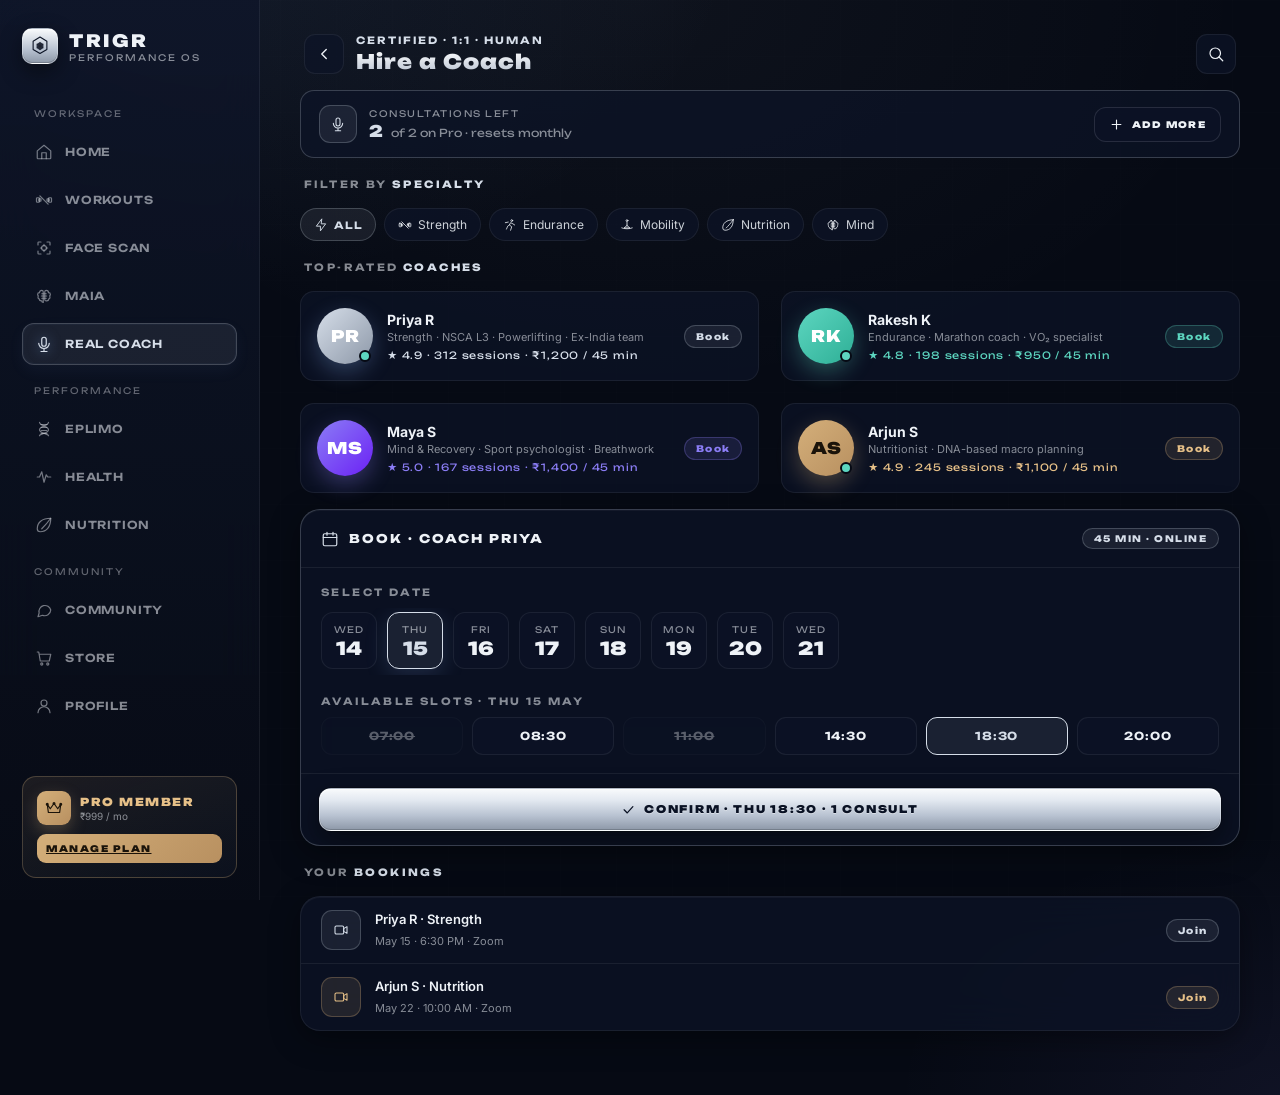
==== commit 0ead4b7a: "Rebrand · midnight navy + silver-plated metallic · Unbounded font (matches trigr.vieroots.com)" ====
--- a/coach.html
+++ b/coach.html
@@ -4,7 +4,7 @@
 <meta charset="UTF-8"/>
 <meta name="viewport" content="width=device-width, initial-scale=1.0"/>
 <title>TRIGR — Hire a Coach</title>
-<link href="https://fonts.googleapis.com/css2?family=Orbitron:wght@400;600;700;900&family=Inter:wght@300;400;500;600;700;800&display=swap" rel="stylesheet"/>
+<link href="https://fonts.googleapis.com/css2?family=Unbounded:wght@300;400;500;600;700;800;900&family=Inter:wght@300;400;500;600;700;800&display=swap" rel="stylesheet"/>
 <link rel="stylesheet" href="styles.css"/>
 <script src="icons.js" defer></script>
 </head>
--- a/styles.css
+++ b/styles.css
@@ -7,24 +7,31 @@
 *, *::before, *::after { box-sizing: border-box; margin: 0; padding: 0; }
 
 :root {
-  /* Brand */
-  --trigr:    #FF6B2C;
-  --trigr2:   #FF8A4C;
-  --trigr3:   #E8501A;
-  --tr-dim:   rgba(255,107,44,.10);
-  --tr-dim2:  rgba(255,107,44,.05);
-  --tr-b:     rgba(255,107,44,.25);
-  --tr-b2:    rgba(255,107,44,.45);
-  --tr-g:     0 14px 40px rgba(255,107,44,.22);
-
-  /* Champagne / gold luxe accent */
+  /* Brand — silver-plated metallic (replaces orange) */
+  --trigr:    #D6DEE9;        /* primary silver */
+  --trigr2:   #EEF2F7;        /* polished highlight */
+  --trigr3:   #8D98A8;        /* steel / graphite */
+  --tr-dim:   rgba(214,222,233,.08);
+  --tr-dim2:  rgba(214,222,233,.04);
+  --tr-b:     rgba(214,222,233,.22);
+  --tr-b2:    rgba(214,222,233,.40);
+  --tr-g:     0 14px 40px rgba(255,255,255,.06);
+
+  /* Silver gradient stops (use across rings, headlines, buttons) */
+  --silver-1: #F8FAFC;
+  --silver-2: #E2E8F0;
+  --silver-3: #B8C2D1;
+  --silver-4: #8D98A8;
+  --silver-5: #6B7585;
+
+  /* Champagne / gold luxe accent (Pro tier, rewards) */
   --gold:     #D4AF7A;
   --gold2:    #B89060;
   --gold3:    #E6C088;
   --gold-dim: rgba(212,175,122,.12);
   --gold-b:   rgba(212,175,122,.28);
 
-  /* Functional accents */
+  /* Functional accents — slightly desaturated for the navy world */
   --purple:   #8B7DF5;
   --pur-dim:  rgba(139,125,245,.12);
   --pur-b:    rgba(139,125,245,.28);
@@ -39,25 +46,25 @@
   --amb-b:    rgba(232,168,82,.28);
   --green-s:  #6FCF97;
 
-  /* Surfaces */
-  --bg:        #0A0908;
-  --bg2:       #110F0D;
-  --bg3:       #14110F;
-  --surface:   rgba(20,17,15,.72);
-  --surface2:  rgba(28,23,20,.55);
-  --glass:     rgba(20,17,15,.78);
-  --hairline:  rgba(255,255,255,.06);
-  --hairline2: rgba(255,255,255,.10);
-  --hairline3: rgba(255,255,255,.16);
-
-  /* Text */
-  --text:      #F5F0EA;
-  --text2:     rgba(245,240,234,.86);
-  --muted:     rgba(245,240,234,.58);
-  --muted2:    rgba(245,240,234,.42);
-
-  /* Type */
-  --f-display: 'Orbitron', system-ui, sans-serif;
+  /* Surfaces — midnight navy */
+  --bg:        #060A14;       /* deep midnight */
+  --bg2:       #0A1224;
+  --bg3:       #0F1A30;
+  --surface:   rgba(13,20,40,.72);
+  --surface2:  rgba(20,28,52,.55);
+  --glass:     rgba(13,20,40,.78);
+  --hairline:  rgba(232,236,242,.07);
+  --hairline2: rgba(232,236,242,.12);
+  --hairline3: rgba(232,236,242,.18);
+
+  /* Text — cool ivory */
+  --text:      #EEF2F7;
+  --text2:     rgba(238,242,247,.86);
+  --muted:     rgba(238,242,247,.55);
+  --muted2:    rgba(238,242,247,.38);
+
+  /* Type — Unbounded matches the official trigr.vieroots.com brand */
+  --f-display: 'Unbounded', 'Inter', system-ui, sans-serif;
   --f-body:    'Inter', system-ui, sans-serif;
 
   /* Radii / shadow */
@@ -84,9 +91,9 @@
 body {
   min-height: 100vh;
   background:
-    radial-gradient(ellipse 60% 40% at 12% -6%, rgba(255,107,44,.10), transparent 65%),
-    radial-gradient(ellipse 50% 40% at 100% 100%, rgba(139,125,245,.08), transparent 60%),
-    radial-gradient(ellipse 80% 60% at 50% 0%, rgba(212,175,122,.04), transparent 60%),
+    radial-gradient(ellipse 70% 50% at 12% -6%, rgba(120,160,220,.10), transparent 65%),
+    radial-gradient(ellipse 50% 40% at 100% 100%, rgba(139,125,245,.07), transparent 60%),
+    radial-gradient(ellipse 80% 60% at 50% 0%, rgba(214,222,233,.04), transparent 60%),
     var(--bg);
   overflow-x: hidden;
 }
@@ -129,7 +136,7 @@
   width: var(--side-w);
   padding: 28px 22px 22px;
   border-right: 1px solid var(--hairline);
-  background: linear-gradient(180deg, rgba(20,17,15,.85), rgba(10,9,8,.85));
+  background: linear-gradient(180deg, rgba(15,22,42,.85), rgba(8,12,22,.92));
   backdrop-filter: blur(20px);
   z-index: 30;
   flex-direction: column;
@@ -138,9 +145,14 @@
 .sb-brand { display: flex; align-items: center; gap: 11px; margin-bottom: 24px; }
 .sb-mark {
   width: 36px; height: 36px; border-radius: 10px;
-  background: linear-gradient(135deg, var(--trigr), var(--trigr3));
-  display: grid; place-items: center; color: #fff;
-  box-shadow: 0 8px 22px rgba(255,107,44,.32), inset 0 1px 0 rgba(255,255,255,.18);
+  background:
+    linear-gradient(180deg, var(--silver-1) 0%, var(--silver-3) 60%, var(--silver-4) 100%);
+  display: grid; place-items: center; color: #0A1224;
+  border: 1px solid rgba(255,255,255,.25);
+  box-shadow:
+    inset 0 1px 0 rgba(255,255,255,.55),
+    inset 0 -1px 0 rgba(0,0,0,.18),
+    0 8px 22px rgba(0,0,0,.45);
 }
 .sb-name {
   font-family: var(--f-display); font-size: 17px; font-weight: 900;
@@ -166,15 +178,15 @@
 .sb-link.active {
   color: var(--trigr); background: var(--tr-dim);
   border-color: var(--tr-b);
-  box-shadow: inset 0 0 0 1px rgba(255,107,44,.04), 0 6px 16px rgba(255,107,44,.06);
-}
-.sb-link.active .ic { opacity: 1; filter: drop-shadow(0 0 6px rgba(255,107,44,.55)); }
+  box-shadow: inset 0 0 0 1px rgba(120,160,220,.04), 0 6px 16px rgba(120,160,220,.06);
+}
+.sb-link.active .ic { opacity: 1; filter: drop-shadow(0 0 6px rgba(120,160,220,.55)); }
 
 .sb-plan {
   margin-top: auto;
   padding: 14px;
   border-radius: 14px;
-  background: linear-gradient(160deg, rgba(212,175,122,.10), rgba(255,107,44,.04));
+  background: linear-gradient(160deg, rgba(212,175,122,.10), rgba(120,160,220,.04));
   border: 1px solid var(--gold-b);
   display: flex; flex-direction: column; gap: 9px;
 }
@@ -264,7 +276,7 @@
 .page-title h1 {
   font-family: var(--f-display); font-size: 20px; font-weight: 900;
   letter-spacing: 1px; margin-top: 3px;
-  background: linear-gradient(180deg, #FFFFFF, #C9BFAF);
+  background: linear-gradient(180deg, #FFFFFF, #B8C2D1);
   -webkit-background-clip: text; -webkit-text-fill-color: transparent; background-clip: text;
 }
 
@@ -297,7 +309,7 @@
 .card.luxe {
   background:
     radial-gradient(ellipse 140% 80% at 100% 0%, rgba(212,175,122,.12), transparent 60%),
-    radial-gradient(ellipse 100% 60% at 0% 100%, rgba(255,107,44,.10), transparent 60%),
+    radial-gradient(ellipse 100% 60% at 0% 100%, rgba(120,160,220,.10), transparent 60%),
     var(--surface);
   border-color: var(--gold-b);
 }
@@ -331,7 +343,7 @@
 .hero {
   position: relative; overflow: hidden;
   background:
-    radial-gradient(ellipse 80% 100% at 100% 0%, rgba(255,107,44,.18), transparent 60%),
+    radial-gradient(ellipse 80% 100% at 100% 0%, rgba(120,160,220,.18), transparent 60%),
     radial-gradient(ellipse 60% 80% at 0% 100%, rgba(212,175,122,.10), transparent 60%),
     var(--surface);
   border: 1px solid var(--tr-b);
@@ -340,7 +352,7 @@
 }
 .hero::after {
   content: ''; position: absolute; inset: 0; pointer-events: none;
-  background: radial-gradient(60% 80% at 100% 0%, rgba(255,107,44,.06), transparent 60%);
+  background: radial-gradient(60% 80% at 100% 0%, rgba(120,160,220,.06), transparent 60%);
 }
 .hero-grid {
   display: grid; grid-template-columns: 1fr; gap: 22px;
@@ -359,7 +371,7 @@
 .hero-title {
   font-family: var(--f-display); font-size: 30px; font-weight: 900; line-height: 1.05;
   letter-spacing: -.4px;
-  background: linear-gradient(180deg, #FFFFFF, #C9BFAF 60%, #7A6C58);
+  background: linear-gradient(180deg, #FFFFFF, #C9D1DC 55%, #6B7585);
   -webkit-background-clip: text; -webkit-text-fill-color: transparent; background-clip: text;
 }
 .hero-title span {
@@ -383,7 +395,7 @@
   font-family: var(--f-display); font-size: 42px; font-weight: 900; line-height: 1;
   background: linear-gradient(180deg, var(--trigr2), var(--trigr3));
   -webkit-background-clip: text; -webkit-text-fill-color: transparent; background-clip: text;
-  filter: drop-shadow(0 0 12px rgba(255,107,44,.4));
+  filter: drop-shadow(0 0 12px rgba(120,160,220,.4));
 }
 .ring-lbl {
   font-family: var(--f-display); font-size: 9px; color: var(--muted);
@@ -495,18 +507,55 @@
 }
 .btn .ic { font-size: 15px; }
 .btn-primary {
-  background: linear-gradient(135deg, var(--trigr), var(--trigr3));
-  color: #fff;
-  box-shadow: 0 10px 28px rgba(255,107,44,.22), inset 0 1px 0 rgba(255,255,255,.18);
-}
-.btn-primary:hover { box-shadow: 0 14px 36px rgba(255,107,44,.32); transform: translateY(-1px); }
+  background:
+    linear-gradient(180deg,
+      var(--silver-1) 0%,
+      var(--silver-2) 28%,
+      var(--silver-3) 65%,
+      var(--silver-4) 100%);
+  color: #0A1224;
+  border: 1px solid rgba(255,255,255,.28);
+  box-shadow:
+    inset 0 1px 0 rgba(255,255,255,.6),
+    inset 0 -1px 0 rgba(0,0,0,.18),
+    0 10px 28px rgba(0,0,0,.45),
+    0 0 0 1px rgba(0,0,0,.25);
+  text-shadow: 0 1px 0 rgba(255,255,255,.4);
+  letter-spacing: 1.8px;
+}
+.btn-primary:hover {
+  background:
+    linear-gradient(180deg, #FFFFFF 0%, #EEF2F7 28%, #C9D1DC 65%, #9EAAB8 100%);
+  box-shadow:
+    inset 0 1px 0 rgba(255,255,255,.7),
+    inset 0 -1px 0 rgba(0,0,0,.18),
+    0 14px 36px rgba(120,160,220,.18),
+    0 0 0 1px rgba(0,0,0,.25);
+  transform: translateY(-1px);
+}
 .btn-primary:active { transform: translateY(0); }
 .btn-gold {
-  background: linear-gradient(135deg, var(--gold), var(--gold2));
+  background:
+    linear-gradient(180deg, #F0DCB2 0%, #D4AF7A 30%, #B89060 70%, #8E6C44 100%);
   color: #1a130a;
-  box-shadow: 0 10px 28px rgba(212,175,122,.22), inset 0 1px 0 rgba(255,255,255,.25);
-}
-.btn-gold:hover { box-shadow: 0 14px 36px rgba(212,175,122,.32); transform: translateY(-1px); }
+  border: 1px solid rgba(255,255,255,.22);
+  box-shadow:
+    inset 0 1px 0 rgba(255,255,255,.5),
+    inset 0 -1px 0 rgba(0,0,0,.2),
+    0 10px 28px rgba(0,0,0,.45),
+    0 0 0 1px rgba(0,0,0,.25);
+  text-shadow: 0 1px 0 rgba(255,255,255,.3);
+  letter-spacing: 1.8px;
+}
+.btn-gold:hover {
+  background: linear-gradient(180deg, #F8E5BF 0%, #E0BD8C 30%, #C4A074 70%, #9C7848 100%);
+  box-shadow:
+    inset 0 1px 0 rgba(255,255,255,.6),
+    inset 0 -1px 0 rgba(0,0,0,.2),
+    0 14px 36px rgba(212,175,122,.18),
+    0 0 0 1px rgba(0,0,0,.25);
+  transform: translateY(-1px);
+}
 .btn-ghost {
   background: var(--surface); border-color: var(--hairline2); color: var(--text);
 }
@@ -526,7 +575,7 @@
   text-decoration: none; color: inherit; transition: background .15s;
 }
 .rrow:last-child { border-bottom: none; }
-.rrow:hover { background: rgba(255,107,44,.025); }
+.rrow:hover { background: rgba(120,160,220,.025); }
 .rrow-ic {
   width: 40px; height: 40px; border-radius: 11px;
   display: grid; place-items: center; flex-shrink: 0;
@@ -555,7 +604,7 @@
 .banner {
   display: flex; align-items: flex-start; gap: 14px;
   background:
-    linear-gradient(135deg, rgba(139,125,245,.14), rgba(255,107,44,.06)),
+    linear-gradient(135deg, rgba(139,125,245,.14), rgba(120,160,220,.06)),
     var(--surface);
   border: 1px solid var(--pur-b);
   border-radius: var(--r-lg); padding: 18px;
@@ -596,7 +645,7 @@
 .bioage {
   position: relative; overflow: hidden;
   background:
-    radial-gradient(ellipse 80% 100% at 100% 0%, rgba(255,107,44,.18), transparent 60%),
+    radial-gradient(ellipse 80% 100% at 100% 0%, rgba(120,160,220,.18), transparent 60%),
     radial-gradient(ellipse 60% 100% at 0% 100%, rgba(212,175,122,.16), transparent 60%),
     var(--surface);
   border: 1px solid var(--gold-b);
@@ -606,7 +655,7 @@
 .bioage::after {
   content: ''; position: absolute; right: -40px; top: -40px;
   width: 240px; height: 240px;
-  background: radial-gradient(circle, rgba(255,107,44,.16), transparent 70%);
+  background: radial-gradient(circle, rgba(120,160,220,.16), transparent 70%);
   pointer-events: none;
 }
 .bioage-row { display: flex; align-items: center; gap: 20px; position: relative; z-index: 1; flex-wrap: wrap; }
@@ -614,7 +663,7 @@
   font-family: var(--f-display); font-size: 84px; font-weight: 900; line-height: .9;
   background: linear-gradient(180deg, var(--trigr2), var(--gold2));
   -webkit-background-clip: text; -webkit-text-fill-color: transparent; background-clip: text;
-  filter: drop-shadow(0 0 18px rgba(255,107,44,.35));
+  filter: drop-shadow(0 0 18px rgba(120,160,220,.35));
   letter-spacing: -2px;
 }
 .bioage-info { flex: 1; min-width: 200px; }
@@ -636,7 +685,7 @@
 .scan-stage {
   position: relative; overflow: hidden; text-align: center;
   background:
-    radial-gradient(circle at 50% 40%, rgba(255,107,44,.10), transparent 60%),
+    radial-gradient(circle at 50% 40%, rgba(120,160,220,.10), transparent 60%),
     var(--surface);
   border: 1px solid var(--tr-b);
   border-radius: var(--r-xl);
@@ -646,7 +695,7 @@
   position: relative; width: 220px; height: 240px;
   margin: 10px auto 18px;
   border-radius: 50% / 45%;
-  border: 1.5px dashed rgba(255,107,44,.4);
+  border: 1.5px dashed rgba(120,160,220,.4);
   display: grid; place-items: center;
 }
 .face-frame::before, .face-frame::after {
@@ -656,7 +705,7 @@
 }
 .face-frame::after { animation-delay: 1.3s; }
 @keyframes scanRing { 0%{opacity:.9;transform:scale(.92)} 100%{opacity:0;transform:scale(1.2)} }
-.face-glyph { color: rgba(255,107,44,.85); }
+.face-glyph { color: rgba(120,160,220,.85); }
 .scan-line {
   position: absolute; left: 4%; right: 4%; height: 1.5px; top: 50%;
   background: linear-gradient(90deg, transparent, var(--trigr), transparent);
@@ -680,7 +729,7 @@
   position: relative; overflow: hidden;
   background:
     radial-gradient(ellipse 80% 100% at 100% 0%, rgba(139,125,245,.20), transparent 60%),
-    radial-gradient(ellipse 60% 80% at 0% 100%, rgba(255,107,44,.10), transparent 60%),
+    radial-gradient(ellipse 60% 80% at 0% 100%, rgba(120,160,220,.10), transparent 60%),
     var(--surface);
   border: 1px solid var(--pur-b);
   border-radius: var(--r-xl);
@@ -762,7 +811,7 @@
   font-family: var(--f-display); font-weight: 900; color: #fff; font-size: 16px;
   letter-spacing: 1px;
   background: linear-gradient(135deg, var(--trigr), var(--trigr3));
-  box-shadow: 0 8px 22px rgba(255,107,44,.32);
+  box-shadow: 0 8px 22px rgba(120,160,220,.32);
 }
 .coach-av.tone-teal   { background: linear-gradient(135deg, var(--teal), #2EAF96); box-shadow: 0 8px 22px rgba(93,214,192,.32); }
 .coach-av.tone-purple { background: linear-gradient(135deg, var(--purple), #6B21F5); box-shadow: 0 8px 22px rgba(139,125,245,.32); }
@@ -786,7 +835,7 @@
   cursor: pointer; transition: all .2s;
 }
 .cal-day:hover { border-color: var(--tr-b); }
-.cal-day.sel { background: var(--tr-dim); border-color: var(--trigr); box-shadow: 0 6px 22px rgba(255,107,44,.18); }
+.cal-day.sel { background: var(--tr-dim); border-color: var(--trigr); box-shadow: 0 6px 22px rgba(120,160,220,.18); }
 .cal-day .cd { font-family: var(--f-display); font-size: 9px; color: var(--muted); letter-spacing: 1.2px; text-transform: uppercase; }
 .cal-day .cn { font-family: var(--f-display); font-size: 18px; font-weight: 900; margin-top: 4px; line-height: 1; }
 .cal-day.sel .cn { color: var(--trigr); }
@@ -807,7 +856,7 @@
 .eplimo-card {
   position: relative; overflow: hidden;
   background:
-    radial-gradient(ellipse 60% 80% at 100% 0%, rgba(255,107,44,.14), transparent 60%),
+    radial-gradient(ellipse 60% 80% at 100% 0%, rgba(120,160,220,.14), transparent 60%),
     radial-gradient(ellipse 60% 80% at 0% 100%, rgba(212,175,122,.10), transparent 60%),
     var(--surface);
   border: 1px solid var(--tr-b);
@@ -841,16 +890,16 @@
 
 .connect-zone {
   margin: 18px 22px;
-  border: 1.5px dashed rgba(255,107,44,.4);
+  border: 1.5px dashed rgba(120,160,220,.4);
   border-radius: var(--r-md);
   padding: 24px 18px;
   text-align: center;
-  background: rgba(255,107,44,.04);
+  background: rgba(120,160,220,.04);
   cursor: pointer; position: relative; overflow: hidden;
 }
 .connect-zone::before {
   content: ''; position: absolute; inset: 0; border-radius: inherit;
-  border: 1px solid rgba(255,107,44,.2);
+  border: 1px solid rgba(120,160,220,.2);
   animation: zonePulse 2.6s ease-in-out infinite;
 }
 @keyframes zonePulse { 0%,100%{transform:scale(1);opacity:.6} 50%{transform:scale(1.015);opacity:.2} }
@@ -895,11 +944,11 @@
 }
 .plan-card.pro {
   background:
-    radial-gradient(ellipse 80% 100% at 100% 0%, rgba(255,107,44,.16), transparent 60%),
+    radial-gradient(ellipse 80% 100% at 100% 0%, rgba(120,160,220,.16), transparent 60%),
     radial-gradient(ellipse 60% 100% at 0% 100%, rgba(212,175,122,.12), transparent 60%),
     var(--surface);
   border-color: var(--tr-b2);
-  box-shadow: 0 24px 60px rgba(255,107,44,.12);
+  box-shadow: 0 24px 60px rgba(120,160,220,.12);
 }
 .plan-card.pro::before {
   content: ''; position: absolute; top: 0; left: 16%; right: 16%; height: 2px;
@@ -932,7 +981,7 @@
   -webkit-background-clip: text; -webkit-text-fill-color: transparent; background-clip: text;
 }
 .plan-card .plan-amt.neutral {
-  background: linear-gradient(180deg, #FFFFFF, #B8B0A2);
+  background: linear-gradient(180deg, #FFFFFF, #B8C2D1);
   -webkit-background-clip: text; -webkit-text-fill-color: transparent; background-clip: text;
 }
 .plan-per { font-size: 12px; color: var(--muted); }
@@ -947,7 +996,7 @@
   position: relative; overflow: hidden; text-align: center;
   padding: 28px 22px 24px;
   background:
-    radial-gradient(ellipse 80% 80% at 50% 0%, rgba(255,107,44,.18), transparent 60%),
+    radial-gradient(ellipse 80% 80% at 50% 0%, rgba(120,160,220,.18), transparent 60%),
     radial-gradient(ellipse 60% 80% at 100% 100%, rgba(212,175,122,.10), transparent 60%),
     var(--surface);
   border: 1px solid var(--tr-b);
@@ -960,7 +1009,7 @@
   display: grid; place-items: center;
   font-family: var(--f-display); font-weight: 900; color: #fff; font-size: 30px;
   letter-spacing: 2px;
-  box-shadow: 0 0 32px rgba(255,107,44,.45), inset 0 1px 0 rgba(255,255,255,.2);
+  box-shadow: 0 0 32px rgba(120,160,220,.45), inset 0 1px 0 rgba(255,255,255,.2);
 }
 .profile-name { font-family: var(--f-display); font-size: 18px; font-weight: 900; letter-spacing: 1px; }
 .profile-handle { font-size: 12px; color: var(--muted); margin-top: 5px; }
@@ -1025,7 +1074,7 @@
   padding: 4px 8px; border-radius: 6px;
   background: var(--trigr); color: #fff;
   font-family: var(--f-display); font-size: 9px; font-weight: 900; letter-spacing: 1px;
-  box-shadow: 0 0 12px rgba(255,107,44,.5);
+  box-shadow: 0 0 12px rgba(120,160,220,.5);
 }
 .store-info { padding: 12px 14px; flex: 1; display: flex; flex-direction: column; }
 .store-info .nm { font-size: 12.5px; font-weight: 700; line-height: 1.35; }
@@ -1085,7 +1134,7 @@
 }
 .bn-item .ic { font-size: 22px; }
 .bn-item.on { color: var(--trigr); }
-.bn-item.on .ic { filter: drop-shadow(0 0 6px rgba(255,107,44,.6)); }
+.bn-item.on .ic { filter: drop-shadow(0 0 6px rgba(120,160,220,.6)); }
 
 /* ─── Tokens row ─── */
 .tokens-row {
